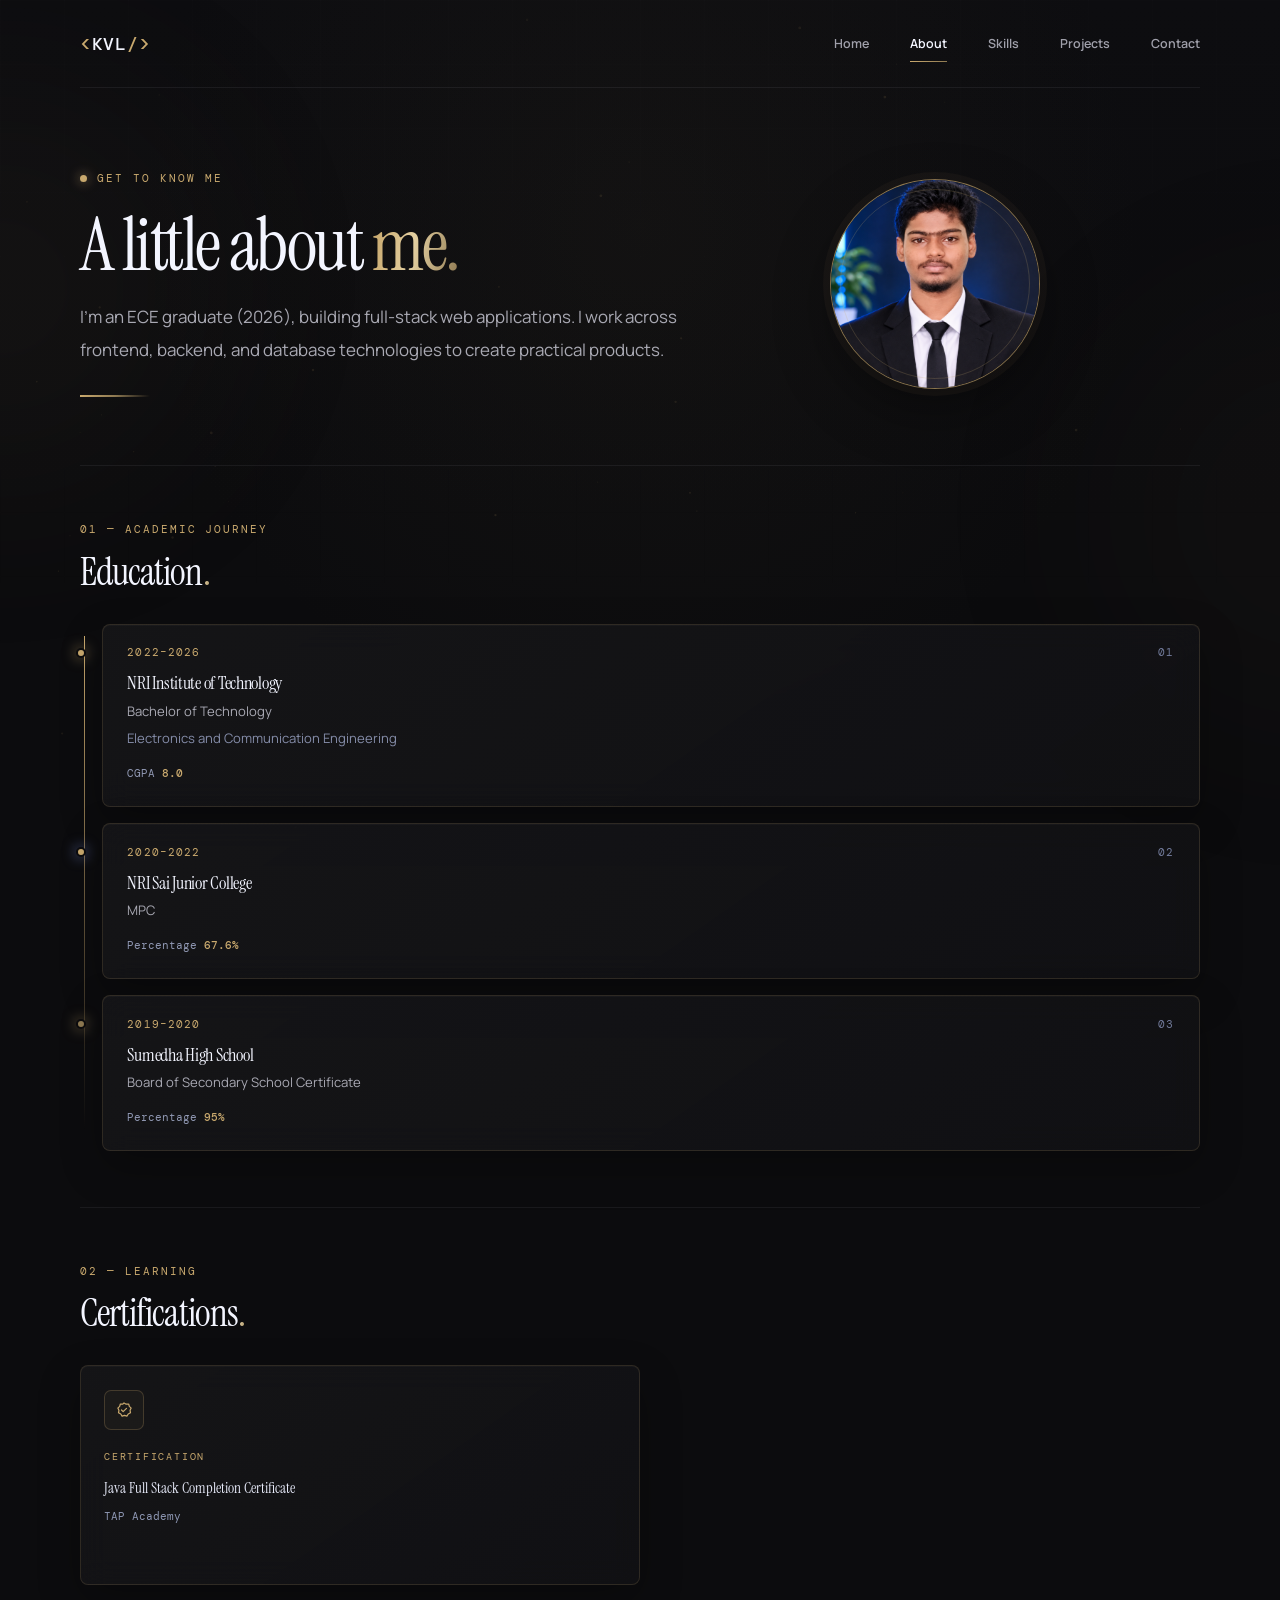
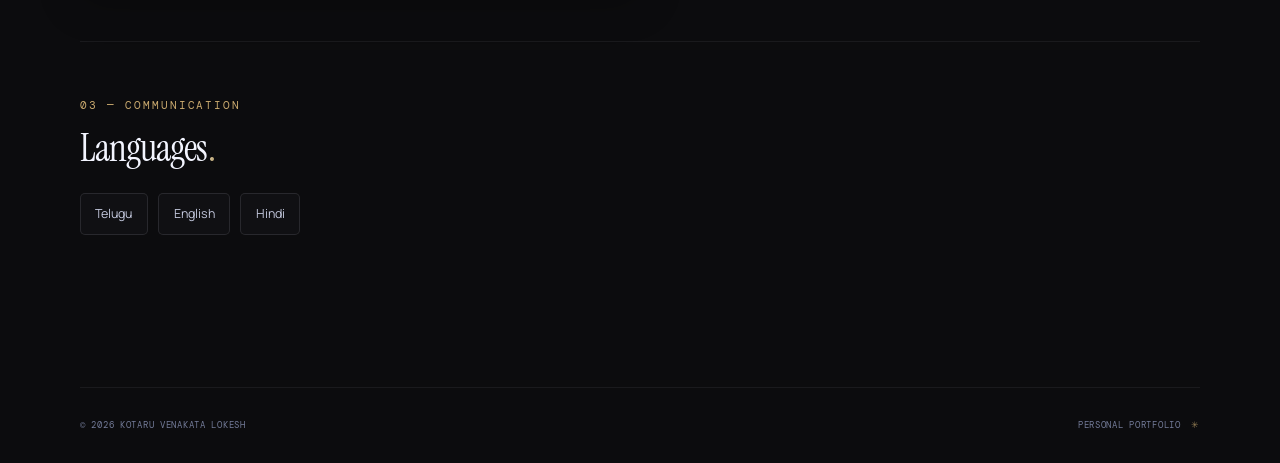
==== about.html @ af716c23 "Add files via upload" ====
<!doctype html>
<html lang="en">
  <head>
    <meta charset="utf-8">
    <meta name="viewport" content="width=device-width, initial-scale=1">
    <meta
      name="description"
      content="Learn about Kotaru Venakata Lokesh, his education, Java Full Stack certification, and languages."
    >
    <meta name="theme-color" content="#0c0c0e">
    <meta property="og:type" content="website">
    <meta property="og:title" content="About | Kotaru Venakata Lokesh">
    <meta
      property="og:description"
      content="Learn about Kotaru Venakata Lokesh, his education, Java Full Stack certification, and languages."
    >
    <meta name="twitter:card" content="summary">
    <meta name="twitter:title" content="About | Kotaru Venakata Lokesh">
    <meta
      name="twitter:description"
      content="Learn about Kotaru Venakata Lokesh, his education, Java Full Stack certification, and languages."
    >
    <link
      rel="icon"
      type="image/svg+xml"
      href="data:image/svg+xml,%3Csvg xmlns='http://www.w3.org/2000/svg' viewBox='0 0 64 64'%3E%3Crect width='64' height='64' rx='14' fill='%230c0c0e'/%3E%3Ctext x='32' y='46' font-size='42' text-anchor='middle' fill='%23c9a96e' font-family='Georgia,serif'%3EK%3C/text%3E%3C/svg%3E"
    >
    <title>About | Kotaru Venakata Lokesh</title>
    <link rel="preconnect" href="https://fonts.googleapis.com">
    <link rel="preconnect" href="https://fonts.gstatic.com" crossorigin>
    <link
      href="https://fonts.googleapis.com/css2?family=DM+Mono:wght@400;500&family=Instrument+Serif:ital@0;1&family=Manrope:wght@400;500;600;700;800&display=swap"
      rel="stylesheet"
    >
    <link rel="stylesheet" href="style.css">
    <link rel="stylesheet" href="about.css">
    <script src="script.js" defer></script>
  </head>
  <body>
    <a class="skip-link" href="#main">Skip to content</a>
    <noscript><p class="noscript-message">JavaScript is required for the site navigation and footer. The page content remains available below.</p></noscript>
    <canvas class="ambient-canvas" aria-hidden="true"></canvas>
    <div class="background-grid" aria-hidden="true"></div>
    <div class="glow glow--blue" aria-hidden="true"></div>
    <div class="glow glow--purple" aria-hidden="true"></div>

    <div id="site-header"></div>

    <main id="main">
      <section class="about-page section-shell" id="about" aria-labelledby="about-title">
        <div class="about-intro">
          <div class="about-intro__layout">
            <div class="about-intro__copy">
              <p class="eyebrow"><span class="status-dot"></span> GET TO KNOW ME</p>
              <h1 id="about-title">A little about <span>me.</span></h1>
              <p>
                I’m an ECE graduate (2026), building full-stack web applications.
                I work across frontend, backend, and database technologies to
                create practical products.
              </p>
              <div class="about-intro__line" aria-hidden="true"></div>
            </div>
            <div class="profile-photo">
              <img
                class="profile-photo__image"
                src="profile.jpg"
                alt="Portrait of Kotaru Venakata Lokesh"
                loading="lazy"
                decoding="async"
              >
              <span class="profile-photo__fallback" aria-hidden="true">KVL</span>
            </div>
          </div>
        </div>

        <section class="about-block education-block" aria-labelledby="education-title">
          <div class="about-section-heading">
            <p class="eyebrow">01 — ACADEMIC JOURNEY</p>
            <h2 id="education-title">Education<span>.</span></h2>
          </div>
          <div class="education-timeline">
            <article class="timeline-entry">
              <span class="timeline-entry__marker" aria-hidden="true"></span>
              <div class="timeline-card">
                <div class="timeline-card__topline">
                  <span class="timeline-card__period">2022–2026</span>
                  <span class="timeline-card__index">01</span>
                </div>
                <h3>NRI Institute of Technology</h3>
                <p class="timeline-card__qualification">Bachelor of Technology</p>
                <p class="timeline-card__detail">Electronics and Communication Engineering</p>
                <p class="timeline-card__result">CGPA <strong>8.0</strong></p>
              </div>
            </article>
            <article class="timeline-entry">
              <span class="timeline-entry__marker" aria-hidden="true"></span>
              <div class="timeline-card">
                <div class="timeline-card__topline">
                  <span class="timeline-card__period">2020–2022</span>
                  <span class="timeline-card__index">02</span>
                </div>
                <h3>NRI Sai Junior College</h3>
                <p class="timeline-card__qualification">MPC</p>
                <p class="timeline-card__result">Percentage <strong>67.6%</strong></p>
              </div>
            </article>
            <article class="timeline-entry">
              <span class="timeline-entry__marker" aria-hidden="true"></span>
              <div class="timeline-card">
                <div class="timeline-card__topline">
                  <span class="timeline-card__period">2019–2020</span>
                  <span class="timeline-card__index">03</span>
                </div>
                <h3>Sumedha High School</h3>
                <p class="timeline-card__qualification">
                  Board of Secondary School Certificate
                </p>
                <p class="timeline-card__result">Percentage <strong>95%</strong></p>
              </div>
            </article>
          </div>
        </section>

        <section class="about-block" aria-labelledby="certifications-title">
          <div class="about-section-heading">
            <p class="eyebrow">02 — LEARNING</p>
            <h2 id="certifications-title">Certifications<span>.</span></h2>
          </div>
          <div class="certification-grid">
            <article class="certification-card">
              <span class="detail-icon" aria-hidden="true">
                <svg viewBox="0 0 24 24" fill="none">
                  <path d="M12 3.5 14.6 5l3-.2.8 2.9 2.2 2-1.3 2.7.5 3-2.7 1.4-1.6 2.5-2.9-.9-2.9.9-1.6-2.5-2.7-1.4.5-3-1.3-2.7 2.2-2 .8-2.9 3 .2L12 3.5Z" />
                  <path d="m9 12 2 2 4-4" />
                </svg>
              </span>
              <p class="card-label">CERTIFICATION</p>
              <h3>Java Full Stack Completion Certificate</h3>
              <p class="certification-card__issuer">TAP Academy</p>
            </article>
          </div>
        </section>

        <div class="about-details-grid">
          <section class="detail-panel" aria-labelledby="languages-title">
            <div class="about-section-heading">
              <p class="eyebrow">03 — COMMUNICATION</p>
              <h2 id="languages-title">Languages<span>.</span></h2>
            </div>
            <ul class="tag-list" aria-label="Languages known">
              <li>Telugu</li>
              <li>English</li>
              <li>Hindi</li>
            </ul>
          </section>
        </div>
      </section>
    </main>

    <div id="site-footer"></div>
  </body>
</html>
---- style.css ----
﻿:root {
  color-scheme: dark;
  --background: #0c0c0e;
  --surface: rgba(18, 18, 21, 0.78);
  --surface-light: rgba(24, 24, 27, 0.72);
  --text: #f3f5ff;
  --muted: #9a9aa5;
  --gold: #c9a96e;
  --gold-deep: #8f7a52;
  --border: rgba(201, 169, 110, 0.16);
  --serif: "Instrument Serif", Georgia, serif;
  --mono: "DM Mono", Consolas, monospace;
  --sans: "Manrope", "Segoe UI", sans-serif;
}

* {
  box-sizing: border-box;
}

html {
  scroll-behavior: smooth;
  scroll-padding-top: 6rem;
  transition: opacity 220ms ease;
}

body {
  position: relative;
  min-width: 320px;
  margin: 0;
  overflow-x: hidden;
  background: var(--background);
  color: var(--text);
  font-family: var(--sans);
  -webkit-font-smoothing: antialiased;
}

h1,
h2,
h3 {
  font-family: var(--serif);
  font-weight: 400;
}

body::before {
  position: fixed;
  z-index: -1;
  inset: 0;
  background:
    radial-gradient(ellipse at 50% 25%, rgba(40, 36, 28, 0.24), transparent 55%),
    linear-gradient(180deg, #0d0d10 0%, #0c0c0e 58%, #0c0c0e 100%);
  content: "";
}

body::after {
  position: fixed;
  z-index: 2;
  inset: 0;
  background-image: url("data:image/svg+xml,%3Csvg viewBox='0 0 180 180' xmlns='http://www.w3.org/2000/svg'%3E%3Cfilter id='grain'%3E%3CfeTurbulence type='fractalNoise' baseFrequency='.82' numOctaves='3' stitchTiles='stitch'/%3E%3C/filter%3E%3Crect width='100%25' height='100%25' filter='url(%23grain)' opacity='.18'/%3E%3C/svg%3E");
  background-size: 180px 180px;
  content: "";
  opacity: 0.12;
  pointer-events: none;
  mix-blend-mode: soft-light;
}

a {
  color: inherit;
}

button,
a {
  -webkit-tap-highlight-color: transparent;
}

a:focus-visible,
button:focus-visible,
input:focus-visible,
textarea:focus-visible {
  outline: 2px solid var(--gold);
  outline-offset: 5px;
}

.skip-link {
  position: fixed;
  z-index: 20;
  top: 1rem;
  left: 1rem;
  padding: 0.75rem 1rem;
  transform: translateY(-160%);
  border-radius: 0.5rem;
  background: var(--gold);
  color: #0c0c0e;
  font-weight: 800;
}

.skip-link:focus {
  transform: translateY(0);
}

.ambient-canvas,
.background-grid {
  position: fixed;
  z-index: -1;
  inset: 0;
  width: 100%;
  height: 100%;
  pointer-events: none;
}

.ambient-canvas {
  opacity: 0.25;
}

.background-grid {
  opacity: 0.14;
  background-image:
    linear-gradient(rgba(150, 150, 160, 0.12) 1px, transparent 1px),
    linear-gradient(90deg, rgba(150, 150, 160, 0.12) 1px, transparent 1px);
  background-size: 64px 64px;
  mask-image: linear-gradient(to bottom, black, transparent 82%);
}

.glow {
  position: fixed;
  z-index: -1;
  width: 26rem;
  height: 26rem;
  border-radius: 50%;
  filter: blur(115px);
  opacity: 0.06;
  pointer-events: none;
}

.glow--blue {
  top: 5rem;
  left: -13rem;
  background: #8f7a52;
}

.glow--purple {
  top: 19rem;
  right: -15rem;
  background: #5c4d33;
}

.section-shell,
.site-header {
  width: min(1120px, calc(100% - 64px));
  margin-inline: auto;
}

.site-header {
  position: relative;
  z-index: 5;
  display: flex;
  min-height: 88px;
  align-items: center;
  justify-content: space-between;
  border-bottom: 1px solid rgba(160, 160, 170, 0.1);
}

.wordmark {
  text-decoration: none;
  font-family: var(--mono);
  font-size: 1.15rem;
  font-weight: 500;
  letter-spacing: 0.04em;
}

.wordmark__bracket {
  color: var(--gold);
}

.primary-navigation {
  display: flex;
  align-items: center;
  gap: clamp(1.35rem, 3.2vw, 2.8rem);
}

.nav-link {
  position: relative;
  padding-block: 0.65rem;
  color: #a0a0ab;
  text-decoration: none;
  font-size: 0.78rem;
  font-weight: 600;
  transition: color 180ms ease;
}

.nav-link::after {
  position: absolute;
  right: 0;
  bottom: 0;
  left: 0;
  height: 1px;
  transform: scaleX(0);
  transform-origin: left;
  background: linear-gradient(90deg, var(--gold), var(--gold-deep));
  content: "";
  transition: transform 180ms ease;
}

.nav-link.is-active {
  color: var(--text);
}

.nav-link.is-active::after {
  transform: scaleX(1);
}

@media (hover: hover) and (pointer: fine) {
  .nav-link:hover {
    color: var(--text);
  }

  .nav-link:hover::after {
    transform: scaleX(1);
  }
}

.menu-toggle {
  display: none;
}

.hero {
  position: relative;
  display: grid;
  min-height: min(700px, calc(100svh - 88px));
  grid-template-columns: 1.1fr 0.9fr;
  align-items: center;
  padding-block: 5rem 6.2rem;
}

.hero__copy {
  position: relative;
  z-index: 1;
  padding-top: 0.5rem;
}

.eyebrow,
.card-label {
  margin: 0;
  color: var(--gold);
  font-family: var(--mono);
  font-size: 0.68rem;
  letter-spacing: 0.18em;
}

.availability-badge {
  display: inline-flex;
  align-items: center;
  gap: 0.55rem;
  margin: 0 0 1.3rem;
  padding: 0.45rem 0.7rem;
  border: 1px solid rgba(201, 169, 110, 0.28);
  border-radius: 999px;
  background: rgba(201, 169, 110, 0.06);
  color: #e4d2ad;
  font-family: var(--mono);
  font-size: 0.61rem;
  letter-spacing: 0.05em;
}

.availability-badge__dot {
  width: 7px;
  height: 7px;
  flex: 0 0 auto;
  border-radius: 50%;
  background: var(--gold);
  box-shadow: 0 0 0 0 rgba(201, 169, 110, 0.5);
  animation: availability-pulse 2s ease-out infinite;
}

.status-dot {
  width: 7px;
  height: 7px;
  border-radius: 50%;
  background: var(--gold);
  box-shadow: 0 0 12px rgba(201, 169, 110, 0.8);
}

.hero h1 {
  margin: 0 0 1.25rem;
  font-size: clamp(2.6rem, 5.2vw, 4.65rem);
  font-weight: 400;
  letter-spacing: -0.035em;
  line-height: 1.06;
}

.hero h1 span,
.section-heading h2 span,
.contact-section h2 span {
  color: transparent;
  background: linear-gradient(100deg, var(--gold) 8%, #e3cfa0 48%, var(--gold-deep) 98%);
  background-clip: text;
  -webkit-background-clip: text;
}

.hero__value {
  max-width: 32rem;
  margin: 0;
  color: #f0dfbf;
  font-family: var(--serif);
  font-size: clamp(1.7rem, 3.2vw, 2.45rem);
  line-height: 1.12;
}

.hero__intro {
  max-width: 29rem;
  margin: 0.7rem 0 0;
  color: #a9a9b3;
  font-size: clamp(0.92rem, 1.35vw, 1.05rem);
  line-height: 1.8;
}

.hero__actions {
  display: flex;
  flex-wrap: wrap;
  gap: 0.9rem;
  margin-top: 2rem;
}

.button {
  display: inline-flex;
  min-height: 49px;
  align-items: center;
  justify-content: center;
  gap: 1.1rem;
  padding: 0.8rem 1.2rem;
  border: 1px solid transparent;
  border-radius: 4px;
  text-decoration: none;
  font-size: 0.76rem;
  font-weight: 800;
  transition:
    transform 180ms ease,
    border-color 180ms ease,
    box-shadow 180ms ease,
    background 180ms ease;
}

.button span {
  font-size: 1rem;
}

.button--primary {
  transform: translate3d(var(--magnet-x, 0px), var(--magnet-y, 0px), 0);
  background: linear-gradient(100deg, #d8b878, #b8975a);
  color: #0c0c0e;
  box-shadow: 0 8px 26px rgba(201, 169, 110, 0.15);
}

.button--secondary {
  border-color: rgba(170, 170, 180, 0.27);
  background: rgba(20, 20, 23, 0.55);
  color: var(--text);
}

@media (hover: hover) and (pointer: fine) {
  .button:hover {
    transform: translateY(-2px);
  }

  .button--primary:hover {
    transform: translate3d(
      var(--magnet-x, 0px),
      calc(var(--magnet-y, 0px) - 2px),
      0
    );
    box-shadow: 0 10px 32px rgba(201, 169, 110, 0.3);
  }

  .button--secondary:hover {
    border-color: rgba(201, 169, 110, 0.68);
    background: rgba(30, 30, 34, 0.7);
  }
}

.hero__scroll {
  display: flex;
  align-items: center;
  gap: 0.7rem;
  margin-top: 4rem;
  color: #757c98;
  font-family: var(--mono);
  font-size: 0.58rem;
  letter-spacing: 0.12em;
}

.scroll-line {
  width: 31px;
  height: 1px;
  background: linear-gradient(90deg, var(--gold), transparent);
}

.hero__visual {
  position: relative;
  width: min(100%, 450px);
  aspect-ratio: 1;
  justify-self: end;
  isolation: isolate;
  transform: translate3d(var(--parallax-x, 0px), var(--parallax-y, 0px), 0);
  transition: transform 280ms ease-out;
}

.hero__visual::before,
.hero__visual::after {
  position: absolute;
  z-index: -1;
  border-radius: 50%;
  content: "";
}

.hero__visual::before {
  inset: 15%;
  background: radial-gradient(circle, rgba(201, 169, 110, 0.2), rgba(80, 66, 40, 0.09) 38%, transparent 72%);
  filter: blur(18px);
}

.hero__visual::after {
  inset: 23%;
  border: 1px solid rgba(201, 169, 110, 0.16);
  box-shadow:
    0 0 80px rgba(110, 90, 55, 0.13),
    inset 0 0 35px rgba(201, 169, 110, 0.035);
}

.orbit {
  position: absolute;
  inset: 9%;
  border: 1px solid rgba(201, 169, 110, 0.2);
  border-radius: 50%;
  animation: orbit-turn 32s linear infinite;
}

.orbit--wide {
  inset: 14% 2%;
  transform: rotate(28deg) scaleY(0.65);
  border-color: rgba(201, 169, 110, 0.14);
  animation-duration: 40s;
  animation-direction: reverse;
}

.orbit--middle {
  inset: 19%;
  transform: rotate(49deg) scaleY(0.55);
  border-color: rgba(201, 169, 110, 0.36);
  animation-duration: 24s;
  animation-direction: reverse;
}

.orbit--inner {
  inset: 29%;
  transform: rotate(-36deg) scaleY(0.62);
  border-color: rgba(201, 169, 110, 0.38);
  animation-duration: 18s;
}

.orbit--outer::before,
.orbit--middle::before,
.orbit--inner::before {
  position: absolute;
  top: 50%;
  left: -4px;
  width: 7px;
  height: 7px;
  border-radius: 50%;
  background: var(--gold);
  box-shadow: 0 0 16px 3px rgba(201, 169, 110, 0.55);
  content: "";
}

.orbit--middle::before {
  background: var(--gold-deep);
  box-shadow: 0 0 16px 3px rgba(201, 169, 110, 0.55);
}

.orbit--inner::before {
  width: 5px;
  height: 5px;
  background: #f3f5ff;
}

.core {
  position: absolute;
  inset: 36%;
  display: flex;
  flex-direction: column;
  align-items: center;
  justify-content: center;
  border: 1px solid rgba(201, 169, 110, 0.42);
  border-radius: 50%;
  background:
    radial-gradient(circle at 32% 20%, rgba(201, 169, 110, 0.2), transparent 54%),
    radial-gradient(circle, rgba(34, 29, 21, 0.96), rgba(12, 12, 14, 0.98));
  box-shadow:
    0 0 55px rgba(201, 169, 110, 0.14),
    inset 0 0 35px rgba(201, 169, 110, 0.09);
}

.core::before {
  position: absolute;
  inset: 0.55rem;
  border: 1px solid rgba(201, 169, 110, 0.13);
  border-radius: 50%;
  content: "";
}

.core__mark {
  color: var(--gold);
  font-family: var(--serif);
  font-size: clamp(2rem, 4.2vw, 3rem);
  letter-spacing: 0.04em;
  text-shadow: 0 0 24px rgba(201, 169, 110, 0.45);
}

.core__caption {
  margin-top: 0.7rem;
  color: #c8b58c;
  font-family: var(--mono);
  font-size: 0.46rem;
  letter-spacing: 0.14em;
  line-height: 1.7;
  text-align: center;
}

.orbit-label {
  position: absolute;
  color: #b7a982;
  font-family: var(--mono);
  font-size: 0.55rem;
  letter-spacing: 0.12em;
}

.orbit-label--top {
  top: 2%;
  left: 50%;
  transform: translateX(-50%);
}

.orbit-label--right {
  top: 50%;
  right: -1%;
  transform: translateY(-50%);
}

.orbit-label--bottom {
  bottom: 2%;
  left: 50%;
  transform: translateX(-50%);
}

.orbit-label--left {
  top: 50%;
  left: -1%;
  transform: translateY(-50%);
}

.spark {
  position: absolute;
  width: 3px;
  height: 3px;
  border-radius: 50%;
  background: #e3cfa0;
  box-shadow: 0 0 11px 3px rgba(201, 169, 110, 0.46);
  animation: pulse 2.8s ease-in-out infinite;
}

.spark--one {
  top: 21%;
  right: 25%;
}

.spark--two {
  bottom: 20%;
  left: 25%;
  animation-delay: 0.9s;
}

.spark--three {
  top: 62%;
  right: 16%;
  animation-delay: 1.5s;
}

.hero__index {
  position: absolute;
  right: 0;
  bottom: 2.2rem;
  color: #8188a2;
  font-family: var(--mono);
  font-size: 0.62rem;
  letter-spacing: 0.12em;
}

.hero__index span {
  padding-inline: 0.4rem;
  color: var(--gold);
}

.content-section {
  padding-block: 5.5rem;
  border-top: 1px solid rgba(160, 160, 170, 0.1);
}

.section-heading {
  margin-bottom: 2rem;
}

.section-heading h2,
.contact-section h2 {
  margin: 0.8rem 0 0;
  font-size: clamp(1.8rem, 4vw, 2.75rem);
  letter-spacing: -0.025em;
}

.about__grid {
  display: grid;
  grid-template-columns: 0.82fr 1.18fr;
  gap: 1rem;
}

.info-card,
.objective-card {
  border: 1px solid var(--border);
  border-radius: 8px;
  background:
    radial-gradient(ellipse at 100% 0, rgba(201, 169, 110, 0.075), transparent 54%),
    linear-gradient(145deg, var(--surface-light), var(--surface));
  box-shadow:
    0 20px 55px rgba(0, 0, 0, 0.3),
    inset 0 1px rgba(255, 255, 255, 0.025);
  backdrop-filter: blur(14px);
}

.education-card {
  padding: 1.7rem;
}

.card-icon {
  display: grid;
  width: 39px;
  height: 39px;
  margin-bottom: 1.4rem;
  place-items: center;
  border: 1px solid rgba(201, 169, 110, 0.25);
  border-radius: 6px;
  color: var(--gold);
  font-size: 1.4rem;
}

.education-card h3 {
  margin: 1rem 0 0.35rem;
  font-size: 1.4rem;
  letter-spacing: -0.02em;
}

.education-card > p:not(.card-label) {
  margin: 0;
  color: #b0b0ba;
  font-size: 0.82rem;
  line-height: 1.7;
}

.card-divider {
  height: 1px;
  margin-block: 1.35rem;
  background: var(--border);
}

.education-card .card-meta {
  color: var(--muted);
}

.education-card__footer {
  display: flex;
  justify-content: space-between;
  margin-top: 1.25rem;
  color: #929ab5;
  font-family: var(--mono);
  font-size: 0.69rem;
}

.education-card__footer strong {
  color: var(--gold);
  font-weight: 500;
}

.objective-card {
  position: relative;
  display: flex;
  min-height: 100%;
  flex-direction: column;
  justify-content: center;
  padding: 2rem clamp(1.5rem, 4vw, 3rem);
  overflow: hidden;
}

.objective-card::after {
  position: absolute;
  top: -5rem;
  right: -5rem;
  width: 14rem;
  height: 14rem;
  border-radius: 50%;
  background: rgba(201, 169, 110, 0.08);
  filter: blur(40px);
  content: "";
}

.quote-mark {
  height: 2.7rem;
  margin-top: 0.7rem;
  color: var(--gold-deep);
  font-family: Georgia, serif;
  font-size: 4.5rem;
  line-height: 1;
}

.objective-card blockquote {
  position: relative;
  z-index: 1;
  max-width: 38rem;
  margin: 0.4rem 0 1.6rem;
  color: #d9dced;
  font-size: clamp(0.95rem, 1.55vw, 1.1rem);
  line-height: 1.9;
}

.objective-card__rule {
  width: 46px;
  height: 2px;
  background: linear-gradient(90deg, var(--gold), var(--gold-deep));
}

.minimal-section {
  padding-block: 4rem;
}

.contact-section {
  display: flex;
  align-items: end;
  justify-content: space-between;
  gap: 2rem;
  padding-block: 5rem;
  border-top: 1px solid rgba(160, 160, 170, 0.1);
  background: radial-gradient(ellipse at 12% 100%, rgba(80, 66, 40, 0.1), transparent 55%);
}

.contact-section h2 {
  font-size: clamp(2.1rem, 5vw, 3.5rem);
}

.contact-section__note {
  margin: 0.85rem 0 0;
  color: var(--muted);
  font-size: 0.88rem;
}

.back-to-top {
  display: inline-flex;
  align-items: center;
  gap: 0.7rem;
  padding-bottom: 0.5rem;
  color: #b8bfd8;
  text-decoration: none;
  font-size: 0.76rem;
}

.back-to-top span {
  color: var(--gold);
}

.site-footer {
  display: flex;
  min-height: 76px;
  align-items: center;
  justify-content: space-between;
  gap: 1rem;
  border-top: 1px solid rgba(160, 160, 170, 0.1);
  color: #737b98;
  font-family: var(--mono);
  font-size: 0.56rem;
  letter-spacing: 0.08em;
}

.footer-dot {
  padding-left: 0.3rem;
  color: var(--gold-deep);
}

@keyframes orbit-turn {
  to {
    rotate: 360deg;
  }
}

@keyframes pulse {
  50% {
    opacity: 0.35;
    transform: scale(0.7);
  }
}

@keyframes availability-pulse {
  70% {
    box-shadow: 0 0 0 7px rgba(201, 169, 110, 0);
  }
  100% {
    box-shadow: 0 0 0 0 rgba(201, 169, 110, 0);
  }
}

@media (max-width: 760px) {
  .section-shell,
  .site-header {
    width: min(100% - 40px, 600px);
  }

  .site-header {
    min-height: 72px;
  }

  .menu-toggle {
    z-index: 2;
    display: flex;
    width: 42px;
    height: 42px;
    flex-direction: column;
    align-items: center;
    justify-content: center;
    gap: 6px;
    border: 1px solid var(--border);
    border-radius: 5px;
    background: rgba(20, 20, 23, 0.8);
    cursor: pointer;
  }

  .menu-toggle span {
    width: 16px;
    height: 1px;
    background: var(--text);
    transition: transform 180ms ease;
  }

  .menu-toggle[aria-expanded="true"] span:first-child {
    transform: translateY(3.5px) rotate(45deg);
  }

  .menu-toggle[aria-expanded="true"] span:last-child {
    transform: translateY(-3.5px) rotate(-45deg);
  }

  .primary-navigation {
    position: absolute;
    top: calc(100% + 1px);
    right: 0;
    left: 0;
    display: none;
    align-items: stretch;
    gap: 0;
    padding: 0.5rem 1rem;
    border: 1px solid var(--border);
    border-top: 0;
    border-radius: 0 0 7px 7px;
    background: rgba(12, 12, 14, 0.97);
    box-shadow: 0 18px 35px rgba(0, 0, 0, 0.3);
    backdrop-filter: blur(18px);
  }

  .primary-navigation.is-open {
    display: flex;
    flex-direction: column;
  }

  .nav-link {
    padding: 0.9rem 0.4rem;
  }

  .nav-link::after {
    right: auto;
    width: 34px;
  }

  .hero {
    min-height: auto;
    grid-template-columns: 1fr;
    padding-block: 5rem 4rem;
  }

  .hero h1 {
    font-size: clamp(2.35rem, 10vw, 4rem);
  }

  .hero__value {
    font-size: clamp(1.7rem, 7vw, 2.2rem);
  }

  .hero__visual {
    width: min(78vw, 350px);
    margin: 3.5rem auto 0;
    justify-self: center;
  }

  .hero__scroll {
    margin-top: 2.5rem;
  }

  .hero__index {
    bottom: 1.25rem;
  }

  .about__grid {
    grid-template-columns: 1fr;
  }

  .education-card {
    padding: 1.4rem;
  }

  .objective-card {
    min-height: 285px;
  }

  .content-section {
    padding-block: 4rem;
  }

  .contact-section {
    align-items: start;
    flex-direction: column;
    padding-block: 4rem;
  }
}

@media (max-width: 420px) {
  .section-shell,
  .site-header {
    width: calc(100% - 32px);
  }

  .hero__actions {
    align-items: stretch;
    flex-direction: column;
  }

  .button {
    justify-content: space-between;
  }

  .site-footer {
    align-items: start;
    flex-direction: column;
    justify-content: center;
    padding-block: 1.2rem;
  }
}

@media (prefers-reduced-motion: reduce) {
  *,
  *::before,
  *::after {
    scroll-behavior: auto !important;
    animation-duration: 0.01ms !important;
    animation-iteration-count: 1 !important;
    transition-duration: 0.01ms !important;
  }
}

.section-note {
  margin: 0 0 1.2rem;
  color: var(--muted);
  font-size: 0.92rem;
  line-height: 1.8;
}

.noscript-message {
  width: min(1120px, calc(100% - 64px));
  margin: 0.75rem auto;
  padding: 0.75rem 1rem;
  border: 1px solid var(--border);
  border-radius: 5px;
  color: var(--muted);
  font-size: 0.82rem;
  line-height: 1.6;
}

@media (max-width: 760px) {
  .noscript-message {
    width: min(100% - 40px, 600px);
  }
}

html.page-entering {
  animation: page-fade-in 360ms ease both;
}

html.page-leaving {
  opacity: 0;
  pointer-events: none;
}

@keyframes page-fade-in {
  from {
    opacity: 0;
  }
  to {
    opacity: 1;
  }
}

html.has-scroll-reveal .scroll-reveal {
  transform: translate3d(0, 18px, 0);
  opacity: 0;
  animation: none;
  transition:
    opacity 650ms ease var(--reveal-delay, 0ms),
    transform 650ms cubic-bezier(0.2, 0.7, 0.2, 1) var(--reveal-delay, 0ms);
}

html.has-scroll-reveal .scroll-reveal.is-visible {
  transform: translate3d(0, 0, 0);
  opacity: 1;
}

.tilt-card {
  transform-style: preserve-3d;
}

@media (hover: hover) and (pointer: fine) {
  html.has-scroll-reveal .scroll-reveal.is-visible.tilt-card:hover,
  body .tilt-card:hover {
    transform:
      perspective(900px)
      rotateX(var(--tilt-x, 0deg))
      rotateY(var(--tilt-y, 0deg))
      translateY(-2px);
  }
}

.spotlight-card {
  position: relative;
  isolation: isolate;
}

.spotlight-card::before {
  position: absolute;
  z-index: -1;
  inset: 0;
  border-radius: inherit;
  background: radial-gradient(
    260px circle at var(--spotlight-x, 50%) var(--spotlight-y, 50%),
    rgba(201, 169, 110, 0.13),
    transparent 74%
  );
  content: "";
  opacity: 0;
  pointer-events: none;
  transition: opacity 180ms ease;
}

.spotlight-card.is-spotlit::before {
  opacity: 1;
}

.cursor-glow {
  position: fixed;
  z-index: 4;
  top: 0;
  left: 0;
  width: 20rem;
  height: 20rem;
  transform: translate3d(-100vw, -100vh, 0);
  border-radius: 50%;
  background: radial-gradient(circle, rgba(201, 169, 110, 0.1), transparent 68%);
  opacity: 0;
  pointer-events: none;
  mix-blend-mode: screen;
  transition: opacity 220ms ease;
}

.cursor-glow.is-visible {
  opacity: 1;
}

@media (prefers-reduced-motion: reduce) {
  html {
    transition: none;
  }

  html.page-entering {
    animation: none;
  }

  html.page-leaving {
    opacity: 1;
    pointer-events: auto;
  }

  html.has-scroll-reveal .scroll-reveal {
    transform: none;
    opacity: 1;
    animation: none;
    transition: none;
  }

  html.has-scroll-reveal .scroll-reveal.is-visible.tilt-card:hover,
  body .tilt-card:hover,
  .button.button--primary,
  .button.button--primary:hover,
  .hero__visual {
    transform: none;
  }

  .cursor-glow {
    display: none;
  }
}

@media (max-width: 420px) {
  .noscript-message {
    width: calc(100% - 32px);
  }
}
---- about.css ----
﻿.about-page {
  padding-block: 5.2rem 6rem;
}

.about-intro {
  position: relative;
  max-width: 960px;
  padding-bottom: 4.3rem;
}

.about-intro__layout {
  display: grid;
  grid-template-columns: minmax(0, 1fr) clamp(150px, 19vw, 210px);
  align-items: center;
  gap: clamp(2rem, 6vw, 5rem);
}

.about-intro__copy {
  min-width: 0;
  max-width: 760px;
}

.about-intro .eyebrow {
  display: flex;
  align-items: center;
  gap: 0.65rem;
}

.about-intro h1 {
  margin: 1.3rem 0 1rem;
  font-size: clamp(2.6rem, 6vw, 4.6rem);
  font-weight: 400;
  letter-spacing: -0.035em;
  line-height: 1.08;
}

.about-intro h1 span,
.about-section-heading h2 span {
  color: transparent;
  background: linear-gradient(100deg, var(--gold) 8%, #e3cfa0 48%, var(--gold-deep) 98%);
  background-clip: text;
  -webkit-background-clip: text;
}

.about-intro__copy > p:not(.eyebrow) {
  max-width: 650px;
  margin: 0;
  color: #a9a9b3;
  font-size: clamp(0.94rem, 1.55vw, 1.06rem);
  line-height: 1.9;
}

.about-intro__line {
  width: 70px;
  height: 2px;
  margin-top: 1.8rem;
  background: linear-gradient(90deg, var(--gold), var(--gold-deep), transparent);
}

.profile-photo {
  position: relative;
  width: min(100%, 210px);
  aspect-ratio: 1;
  overflow: hidden;
  border: 1px solid rgba(201, 169, 110, 0.62);
  border-radius: 50%;
  background:
    radial-gradient(circle at 35% 25%, rgba(201, 169, 110, 0.18), transparent 55%),
    linear-gradient(145deg, rgba(28, 25, 20, 0.96), rgba(12, 12, 14, 0.98));
  box-shadow:
    0 0 0 7px rgba(201, 169, 110, 0.045),
    0 22px 55px rgba(0, 0, 0, 0.36),
    inset 0 0 30px rgba(201, 169, 110, 0.08);
}

.profile-photo::before {
  position: absolute;
  z-index: 2;
  inset: 0.55rem;
  border: 1px solid rgba(201, 169, 110, 0.2);
  border-radius: 50%;
  content: "";
  pointer-events: none;
}

.profile-photo__image {
  position: absolute;
  z-index: 1;
  inset: 0;
  width: 100%;
  height: 100%;
  object-fit: cover;
}

.profile-photo__fallback {
  position: absolute;
  inset: 0;
  display: none;
  place-items: center;
  color: #e3cfa0;
  font-family: var(--serif);
  font-size: 3.2rem;
  letter-spacing: 0.08em;
  text-shadow: 0 0 30px rgba(201, 169, 110, 0.3);
}

.profile-photo.is-fallback .profile-photo__image {
  display: none;
}

.profile-photo.is-fallback .profile-photo__fallback {
  display: grid;
}

.about-block {
  padding-block: 3.5rem;
  border-top: 1px solid rgba(160, 160, 170, 0.1);
}

.about-section-heading {
  margin-bottom: 1.7rem;
}

.about-section-heading h2 {
  margin: 0.7rem 0 0;
  font-size: clamp(1.7rem, 3.5vw, 2.35rem);
  letter-spacing: -0.025em;
}

.education-timeline {
  position: relative;
  display: grid;
  gap: 1rem;
  padding-left: 1.35rem;
}

.education-timeline::before {
  position: absolute;
  top: 0.75rem;
  bottom: 1.3rem;
  left: 4px;
  width: 1px;
  background: linear-gradient(180deg, var(--gold), rgba(201, 169, 110, 0.52), transparent);
  content: "";
}

.timeline-entry {
  position: relative;
  animation: rise-in 650ms both;
}

.timeline-entry:nth-child(2) {
  animation-delay: 100ms;
}

.timeline-entry:nth-child(3) {
  animation-delay: 200ms;
}

.timeline-entry__marker {
  position: absolute;
  top: 1.5rem;
  left: -1.57rem;
  width: 10px;
  height: 10px;
  border: 2px solid var(--background);
  border-radius: 50%;
  background: var(--gold);
  box-shadow: 0 0 14px rgba(201, 169, 110, 0.7);
}

.timeline-entry:nth-child(2) .timeline-entry__marker {
  background: #c9a96e;
  box-shadow: 0 0 14px rgba(140, 163, 255, 0.65);
}

.timeline-entry:nth-child(3) .timeline-entry__marker {
  background: var(--gold-deep);
  box-shadow: 0 0 14px rgba(201, 169, 110, 0.65);
}

.timeline-card,
.certification-card {
  border: 1px solid var(--border);
  border-radius: 8px;
  background: linear-gradient(145deg, var(--surface-light), var(--surface));
  backdrop-filter: blur(14px);
}

.timeline-card {
  padding: 1.35rem 1.55rem 1.45rem;
  box-shadow:
    0 16px 42px rgba(0, 0, 0, 0.25),
    inset 0 1px rgba(255, 255, 255, 0.025);
  transition:
    transform 200ms ease,
    border-color 200ms ease,
    box-shadow 200ms ease;
}

@media (hover: hover) and (pointer: fine) {
  .timeline-card:hover,
  .certification-card:hover {
    transform: translateY(-3px);
    border-color: rgba(201, 169, 110, 0.35);
    box-shadow: 0 12px 35px rgba(5, 9, 28, 0.22);
  }
}

.timeline-card__topline {
  display: flex;
  align-items: center;
  justify-content: space-between;
}

.timeline-card__period,
.timeline-card__index {
  color: var(--gold);
  font-family: var(--mono);
  font-size: 0.66rem;
  letter-spacing: 0.1em;
}

.timeline-card__index {
  color: #727b9b;
}

.timeline-card h3 {
  margin: 0.75rem 0 0.3rem;
  font-size: 1.12rem;
  letter-spacing: -0.015em;
}

.timeline-card__qualification,
.timeline-card__detail,
.timeline-card__result {
  margin: 0.3rem 0 0;
  color: #a9a9b3;
  font-size: 0.82rem;
  line-height: 1.7;
}

.timeline-card__detail {
  color: #858da9;
}

.timeline-card__result {
  margin-top: 0.9rem;
  color: #929ab5;
  font-family: var(--mono);
  font-size: 0.69rem;
}

.timeline-card__result strong {
  color: var(--gold);
  font-weight: 500;
}

.certification-grid {
  display: grid;
  max-width: 560px;
  grid-template-columns: minmax(0, 1fr);
  gap: 1rem;
}

.certification-card {
  min-height: 220px;
  padding: 1.45rem;
  box-shadow:
    0 16px 42px rgba(0, 0, 0, 0.25),
    inset 0 1px rgba(255, 255, 255, 0.025);
  transition:
    transform 200ms ease,
    border-color 200ms ease,
    box-shadow 200ms ease;
  animation: rise-in 650ms both;
}

.detail-icon {
  display: grid;
  width: 40px;
  height: 40px;
  flex: 0 0 auto;
  margin-bottom: 1.25rem;
  place-items: center;
  border: 1px solid rgba(201, 169, 110, 0.24);
  border-radius: 7px;
  background: rgba(201, 169, 110, 0.04);
  color: var(--gold);
}

.detail-icon svg {
  width: 20px;
  height: 20px;
  stroke: currentColor;
  stroke-linecap: round;
  stroke-linejoin: round;
  stroke-width: 1.45;
}

.certification-card .card-label {
  font-size: 0.61rem;
}

.certification-card h3 {
  margin: 0.85rem 0 0;
  color: #e5e8f7;
  font-size: 0.92rem;
  line-height: 1.65;
  overflow-wrap: anywhere;
}

.certification-card__issuer {
  margin: 0.55rem 0 0;
  color: #8f98b4;
  font-family: var(--mono);
  font-size: 0.68rem;
}

.about-details-grid {
  display: grid;
  grid-template-columns: 1fr 1fr;
  gap: 1rem;
  padding-block: 3.5rem;
  border-top: 1px solid rgba(160, 160, 170, 0.1);
}

.detail-panel {
  min-width: 0;
}

.detail-panel .about-section-heading {
  margin-bottom: 1.25rem;
}

.tag-list {
  display: flex;
  flex-wrap: wrap;
  gap: 0.65rem;
  margin: 0;
  padding: 0;
  list-style: none;
}

.tag-list li {
  padding: 0.72rem 0.9rem;
  border: 1px solid rgba(160, 160, 170, 0.17);
  border-radius: 5px;
  background: rgba(20, 20, 23, 0.62);
  color: #c2c7dc;
  font-size: 0.78rem;
  transition:
    color 180ms ease,
    border-color 180ms ease,
    background 180ms ease;
}

@media (hover: hover) and (pointer: fine) {
  .tag-list li:hover {
    border-color: rgba(201, 169, 110, 0.4);
    background: rgba(201, 169, 110, 0.06);
    color: var(--text);
  }
}

@keyframes rise-in {
  from {
    opacity: 0;
    transform: translateY(12px);
  }
  to {
    opacity: 1;
    transform: translateY(0);
  }
}

@media (max-width: 760px) {
  .about-page {
    padding-block: 4rem 4.5rem;
  }

  .about-intro {
    padding-bottom: 3rem;
  }

  .about-intro__layout {
    grid-template-columns: minmax(0, 1fr) 150px;
    gap: 1.5rem;
  }

  .about-block,
  .about-details-grid {
    padding-block: 2.8rem;
  }

}

@media (max-width: 520px) {
  .about-intro__layout {
    grid-template-columns: 1fr;
  }

  .profile-photo {
    width: 140px;
    margin-inline: auto;
  }

  .about-details-grid {
    grid-template-columns: 1fr;
  }

  .certification-card {
    min-height: auto;
  }

  .timeline-card {
    padding: 1.2rem;
  }
}

@media (prefers-reduced-motion: reduce) {
  .timeline-entry,
  .certification-card {
    animation: none;
  }
}
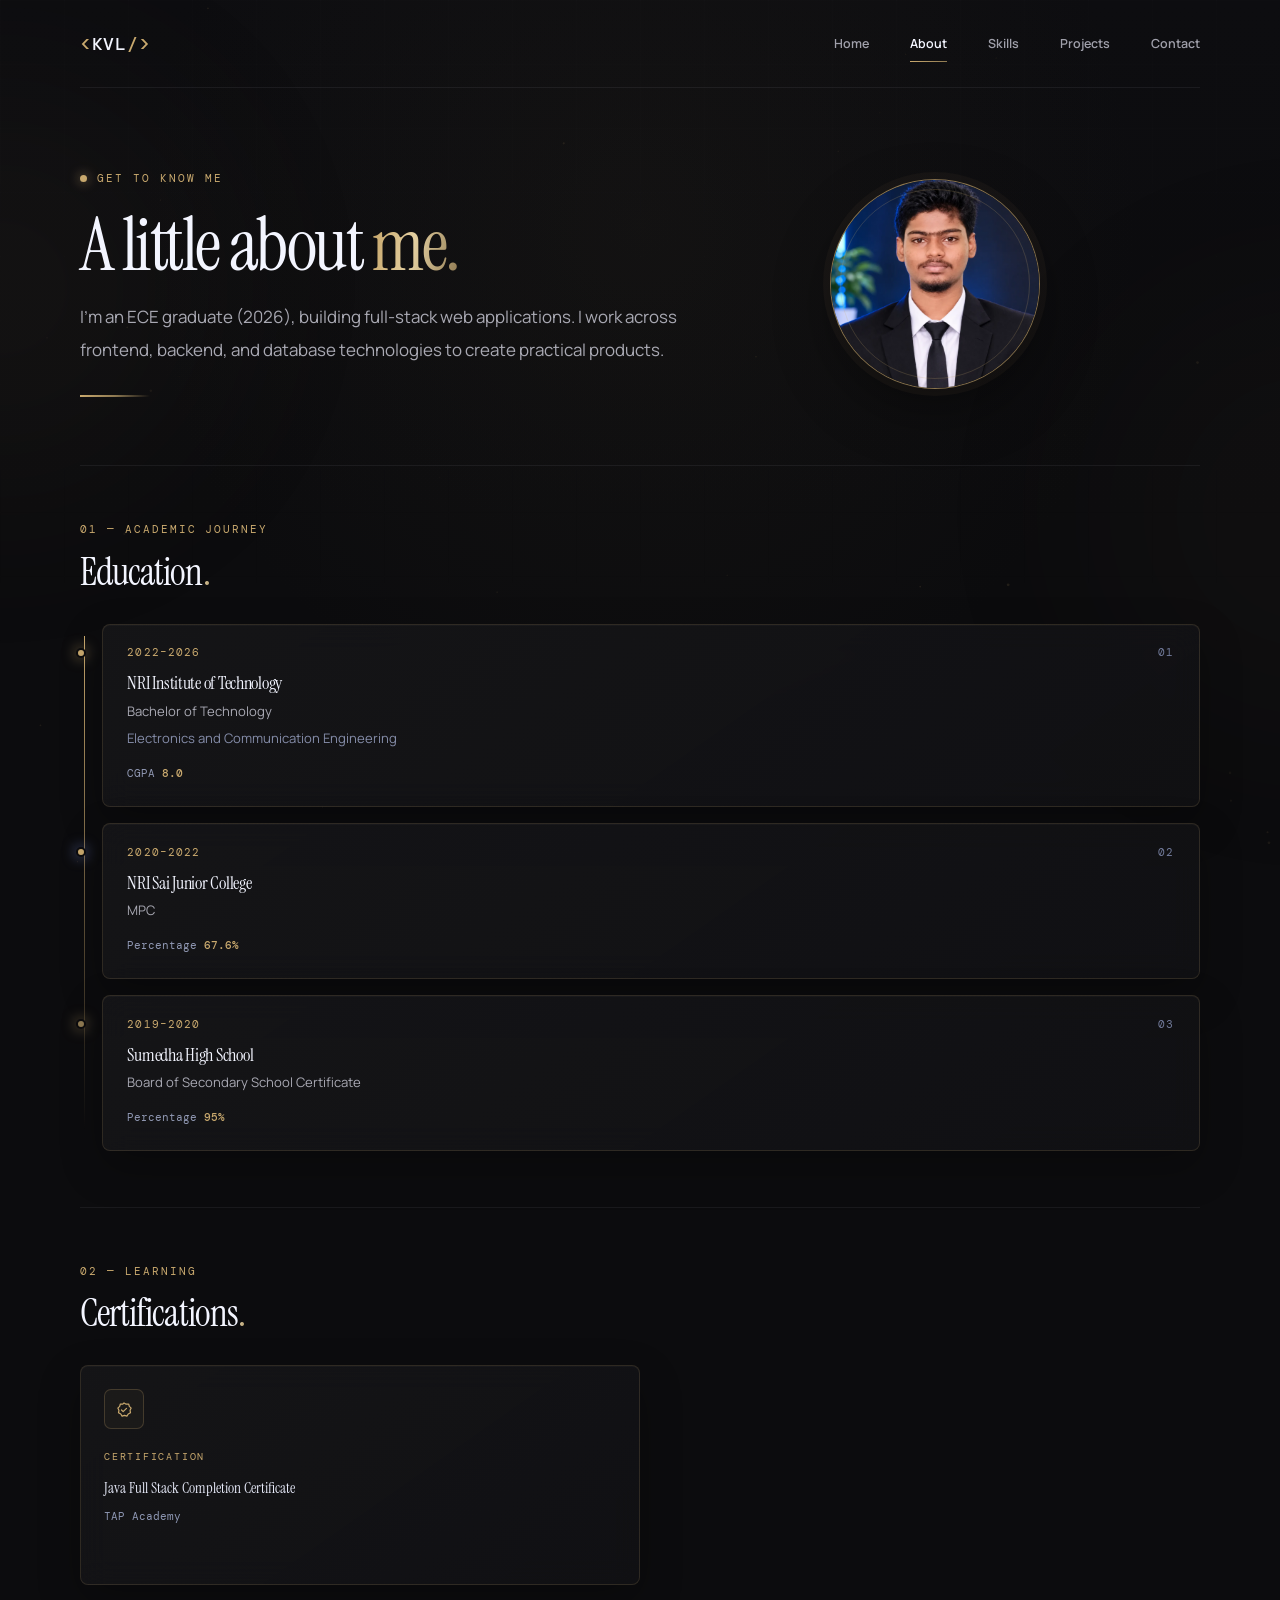
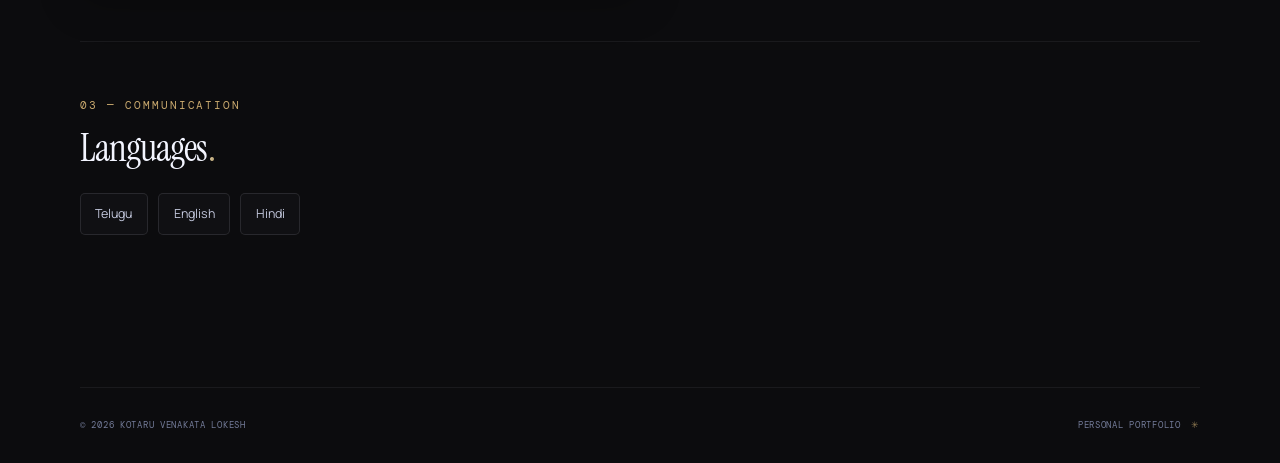
==== commit 9dc8b4af: "Add files via upload" ====
--- a/about.html
+++ b/about.html
@@ -26,12 +26,11 @@
       href="data:image/svg+xml,%3Csvg xmlns='http://www.w3.org/2000/svg' viewBox='0 0 64 64'%3E%3Crect width='64' height='64' rx='14' fill='%230c0c0e'/%3E%3Ctext x='32' y='46' font-size='42' text-anchor='middle' fill='%23c9a96e' font-family='Georgia,serif'%3EK%3C/text%3E%3C/svg%3E"
     >
     <title>About | Kotaru Venakata Lokesh</title>
-    <link rel="preconnect" href="https://fonts.googleapis.com">
+        <link rel="preconnect" href="https://fonts.googleapis.com">
     <link rel="preconnect" href="https://fonts.gstatic.com" crossorigin>
-    <link
-      href="https://fonts.googleapis.com/css2?family=DM+Mono:wght@400;500&family=Instrument+Serif:ital@0;1&family=Manrope:wght@400;500;600;700;800&display=swap"
-      rel="stylesheet"
-    >
+    <link rel="preload" href="https://fonts.googleapis.com/css2?family=DM+Mono:wght@400;500&family=Instrument+Serif&family=Manrope:wght@400;500;600;700;800&display=swap" as="style">
+    <link rel="stylesheet" href="https://fonts.googleapis.com/css2?family=DM+Mono:wght@400;500&family=Instrument+Serif&family=Manrope:wght@400;500;600;700;800&display=swap" media="print" onload="this.media='all'">
+    <noscript><link rel="stylesheet" href="https://fonts.googleapis.com/css2?family=DM+Mono:wght@400;500&family=Instrument+Serif&family=Manrope:wght@400;500;600;700;800&display=swap"></noscript>
     <link rel="stylesheet" href="style.css">
     <link rel="stylesheet" href="about.css">
     <script src="script.js" defer></script>
@@ -63,9 +62,9 @@
             <div class="profile-photo">
               <img
                 class="profile-photo__image"
-                src="profile.jpg"
-                alt="Portrait of Kotaru Venakata Lokesh"
-                loading="lazy"
+                src="profile.webp"
+                alt="Kotaru Venkata Lokesh - Developer Portfolio"
+                loading="eager"
                 decoding="async"
               >
               <span class="profile-photo__fallback" aria-hidden="true">KVL</span>
